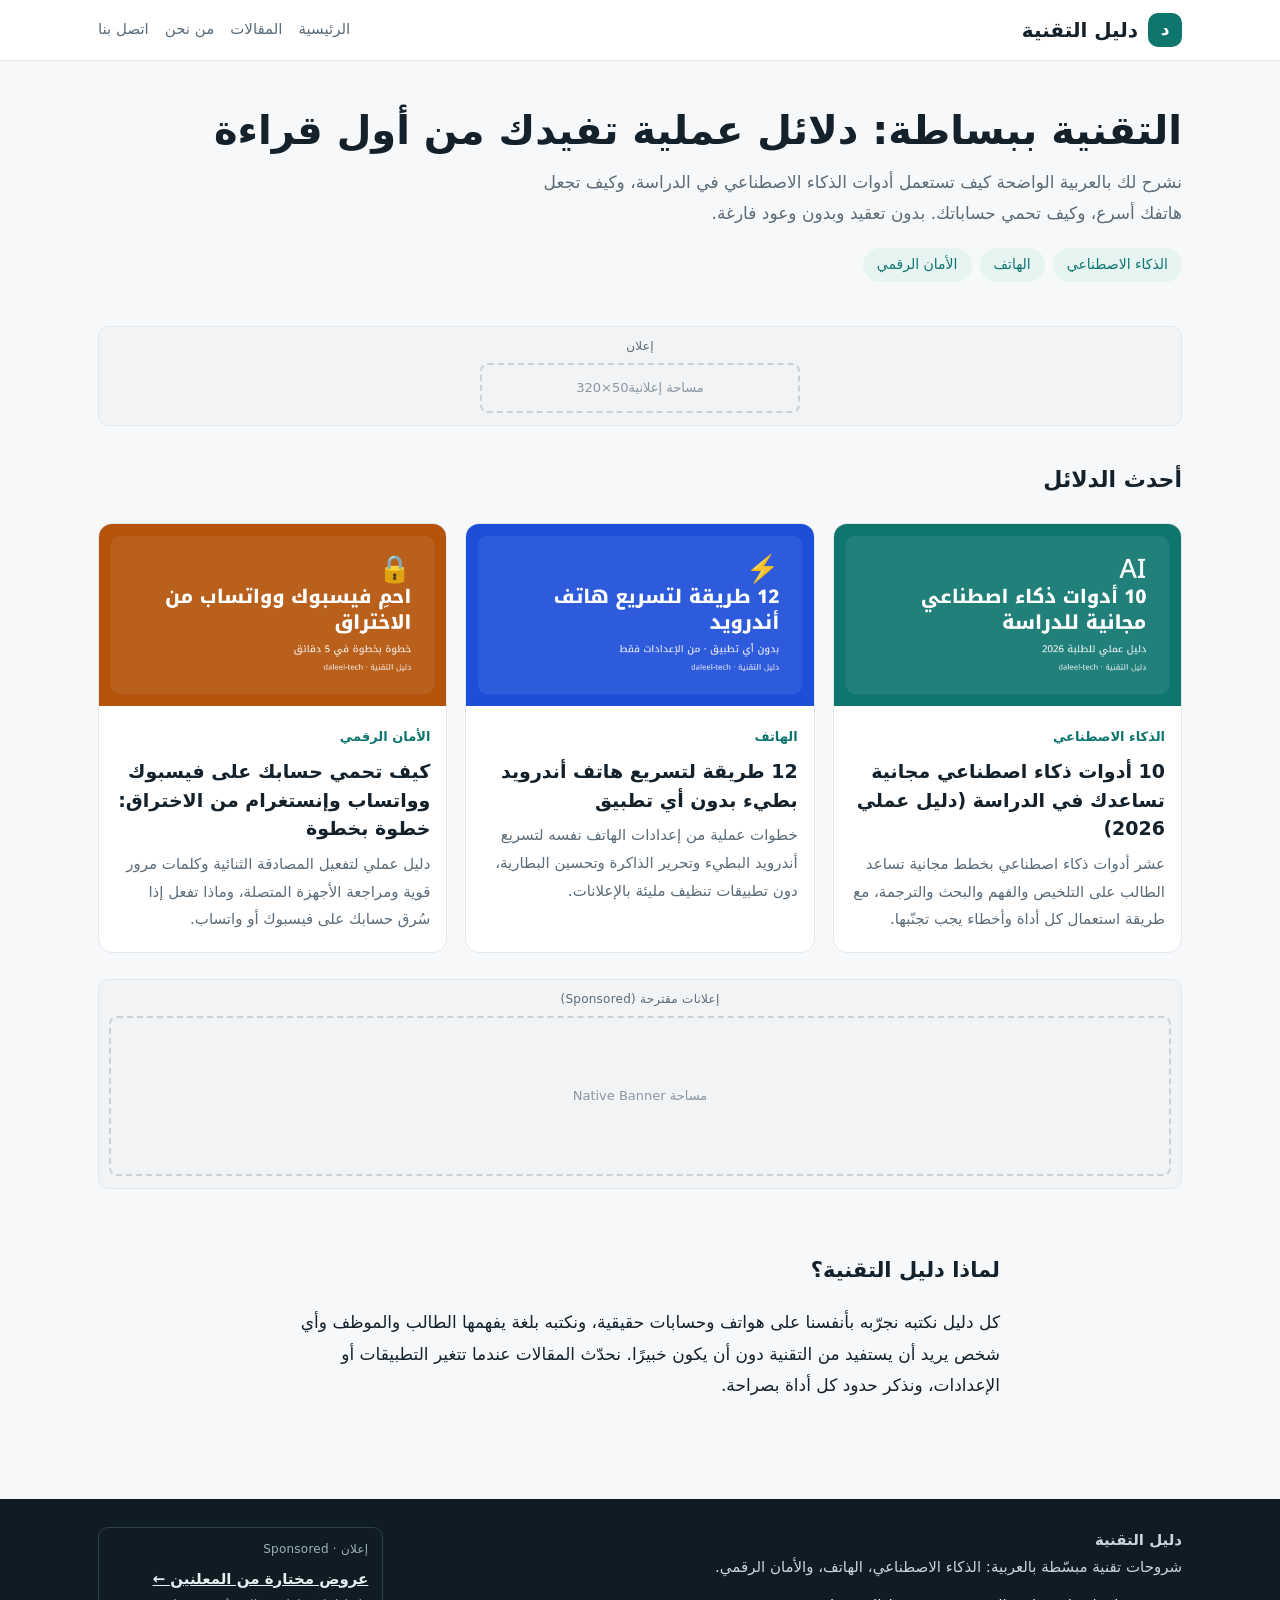
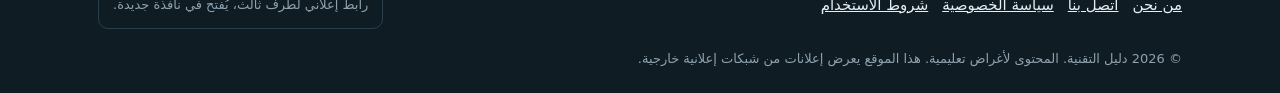
==== index.html @ 9063fe1c "Initial site" ====
<!doctype html>
<html lang="ar" dir="rtl">
<head>
<meta charset="utf-8">
<meta name="viewport" content="width=device-width, initial-scale=1">
<title>دليل التقنية</title>
<meta name="description" content="شروحات تقنية مبسّطة بالعربية: أدوات الذكاء الاصطناعي للطلبة، تسريع الهاتف، وحماية حساباتك من الاختراق. دلائل عملية خطوة بخطوة.">
<link rel="canonical" href="https://wynm.github.io/agenhq/">
<meta name="clickaine-site-verification" content="709ed04ee734618249673343497f9efe913c2e56a36bf6f0f1621eec25a7990650c125f450cc40283300e08aaccc5ca5718776c488bad1e20b3bd311ac6f8300" />
<meta name="robots" content="index, follow">
<meta name="theme-color" content="#0f766e">
<meta property="og:locale" content="ar_AR">
<meta property="og:site_name" content="دليل التقنية">
<meta property="og:type" content="website">
<meta property="og:title" content="دليل التقنية">
<meta property="og:description" content="شروحات تقنية مبسّطة بالعربية: أدوات الذكاء الاصطناعي للطلبة، تسريع الهاتف، وحماية حساباتك من الاختراق. دلائل عملية خطوة بخطوة.">
<meta property="og:url" content="https://wynm.github.io/agenhq/">
<meta property="og:image" content="https://wynm.github.io/agenhq/img/og-home.png">
<meta property="og:image:width" content="1200">
<meta property="og:image:height" content="630">
<meta name="twitter:card" content="summary_large_image">
<link rel="icon" href="img/favicon.svg" type="image/svg+xml">
<link rel="stylesheet" href="style.css">

<!-- ADSTERRA_HEAD_CODES: إلا عطاتك شي شبكة كود خاصو يتحط فـ head، حطو هنا -->
</head>
<body>
<header class="site-header"><div class="wrap">
  <a class="logo" href="index.html"><span class="logo-mark">د</span>دليل التقنية</a>
  <nav class="nav"><a href="index.html">الرئيسية</a><a class="hide-sm" href="index.html#articles">المقالات</a><a href="about.html">من نحن</a><a href="contact.html">اتصل بنا</a></nav>
</div></header>
<div class="wrap">
<section class="hero">
  <h1>التقنية ببساطة: دلائل عملية تفيدك من أول قراءة</h1>
  <p>نشرح لك بالعربية الواضحة كيف تستعمل أدوات الذكاء الاصطناعي في الدراسة، وكيف تجعل هاتفك أسرع، وكيف تحمي حساباتك. بدون تعقيد وبدون وعود فارغة.</p>
  <div class="chips"><a class="chip" href="ai-tools-students.html">الذكاء الاصطناعي</a><a class="chip" href="speed-up-android.html">الهاتف</a><a class="chip" href="protect-accounts.html">الأمان الرقمي</a></div>
</section>
<div class="ad-slot ad-320x50">
  <span class="ad-label">إعلان</span>
  <!-- ADSTERRA_BANNER_320x50: الصق هنا كود Banner 320x50 من Adsterra -->
  <!-- احذف السطر الموالي (ad-placeholder) بعد لصق الكود -->
  <div class="ad-placeholder">مساحة إعلانية <bdi dir="ltr">320×50</bdi></div>
</div>
<h2 class="section-title" id="articles">أحدث الدلائل</h2>
<div class="grid"><a class="card" href="ai-tools-students.html">
  <img src="img/og-ai-tools-students.png" alt="أدوات ذكاء اصطناعي مجانية للطلبة" loading="lazy" width="1200" height="630">
  <div class="body"><span class="tag">الذكاء الاصطناعي</span><h2>10 أدوات ذكاء اصطناعي مجانية تساعدك في الدراسة (دليل عملي 2026)</h2><p>عشر أدوات ذكاء اصطناعي بخطط مجانية تساعد الطالب على التلخيص والفهم والبحث والترجمة، مع طريقة استعمال كل أداة وأخطاء يجب تجنّبها.</p></div></a><a class="card" href="speed-up-android.html">
  <img src="img/og-speed-up-android.png" alt="تسريع هاتف أندرويد بدون تطبيقات" loading="lazy" width="1200" height="630">
  <div class="body"><span class="tag">الهاتف</span><h2>12 طريقة لتسريع هاتف أندرويد بطيء بدون أي تطبيق</h2><p>خطوات عملية من إعدادات الهاتف نفسه لتسريع أندرويد البطيء وتحرير الذاكرة وتحسين البطارية، دون تطبيقات تنظيف مليئة بالإعلانات.</p></div></a><a class="card" href="protect-accounts.html">
  <img src="img/og-protect-accounts.png" alt="حماية فيسبوك وواتساب من الاختراق" loading="lazy" width="1200" height="630">
  <div class="body"><span class="tag">الأمان الرقمي</span><h2>كيف تحمي حسابك على فيسبوك وواتساب وإنستغرام من الاختراق: خطوة بخطوة</h2><p>دليل عملي لتفعيل المصادقة الثنائية وكلمات مرور قوية ومراجعة الأجهزة المتصلة، وماذا تفعل إذا سُرق حسابك على فيسبوك أو واتساب.</p></div></a></div>
<div class="ad-slot ad-native">
  <span class="ad-label">إعلانات مقترحة (Sponsored)</span>
  <!-- ADSTERRA_NATIVE_BANNER: الصق هنا كود Native Banner من Adsterra (السكريبت + div) -->
  <!-- احذف السطر الموالي (ad-placeholder) بعد لصق الكود -->
  <div class="ad-placeholder">مساحة Native Banner</div>
</div>
<section class="page" style="padding-top:10px">
  <h2>لماذا دليل التقنية؟</h2>
  <p>كل دليل نكتبه نجرّبه بأنفسنا على هواتف وحسابات حقيقية، ونكتبه بلغة يفهمها الطالب والموظف وأي شخص يريد أن يستفيد من التقنية دون أن يكون خبيرًا. نحدّث المقالات عندما تتغير التطبيقات أو الإعدادات، ونذكر حدود كل أداة بصراحة.</p>
</section>
</div>
<footer class="site-footer"><div class="wrap">
  <div class="foot-grid">
    <div><strong>دليل التقنية</strong><br>شروحات تقنية مبسّطة بالعربية: الذكاء الاصطناعي، الهاتف، والأمان الرقمي.
      <div class="foot-links" style="margin-top:10px"><a href="about.html">من نحن</a><a href="contact.html">اتصل بنا</a><a href="privacy.html">سياسة الخصوصية</a><a href="terms.html">شروط الاستخدام</a></div></div>
    <div class="sponsored-box">
      <span class="ad-label">إعلان · Sponsored</span>
      <!-- HILLTOPADS_DIRECTLINK: رابط إعلاني اختياري وواضح. لا تغيّر النص لشيء مضلل ولا تحوّلو لزر "تحميل". -->
      <a href="https://motionless-bus.com/OZwdbp" target="_blank" rel="sponsored nofollow noopener">عروض مختارة من المعلنين ←</a>
      <div style="font-size:13px;color:#8fa1ad">رابط إعلاني لطرف ثالث، يُفتح في نافذة جديدة.</div>
    </div>
  </div>
  <div class="copy">© 2026 دليل التقنية. المحتوى لأغراض تعليمية. هذا الموقع يعرض إعلانات من شبكات إعلانية خارجية.</div>
</div></footer>

<!-- ADSTERRA_SOCIAL_BAR: الصق هنا كود Social Bar (سكريبت واحد فقط).
     لا تضف معه In-Page Push ديال Clickaine فنفس الصفحة. -->
<!-- ADSTERRA_POPUNDER (اختياري، معطّل): لا تفعّله إذا كان الزوار جايين من فيسبوك/إنستغرام.
     سياسة Meta كتعتبر pop-ups/unders واجهة مضللة وتقدر تبلوكي روابط الدومين ديالك. -->
<script>
document.querySelectorAll('.cp').forEach(function(b){b.addEventListener('click',function(){
  navigator.clipboard&&navigator.clipboard.writeText(location.href).then(function(){b.textContent='تم نسخ الرابط ✓'});});});
</script>
</body></html>
---- style.css ----
:root{
  --bg:#f7f8fa;--card:#ffffff;--ink:#14212b;--muted:#5b6b78;--line:#e3e8ee;
  --accent:#0f766e;--accent-ink:#ffffff;--accent-soft:#e6f4f2;--warn:#fff7e6;--warn-line:#f2d39b;
  --ad-bg:#f1f3f5;--radius:14px;--max:1120px;--read:720px;
}
*{box-sizing:border-box}
html{-webkit-text-size-adjust:100%}
body{margin:0;background:var(--bg);color:var(--ink);font:17px/1.85 "Segoe UI","Noto Sans Arabic","Noto Naskh Arabic",Tahoma,system-ui,-apple-system,sans-serif}
a{color:var(--accent)}
img{max-width:100%;height:auto}
.wrap{max-width:var(--max);margin:0 auto;padding:0 18px}
/* header */
.site-header{background:var(--card);border-bottom:1px solid var(--line);position:sticky;top:0;z-index:10}
.site-header .wrap{display:flex;align-items:center;justify-content:space-between;gap:12px;min-height:60px}
.logo{display:flex;align-items:center;gap:10px;text-decoration:none;color:var(--ink);font-weight:800;font-size:20px}
.logo-mark{width:34px;height:34px;border-radius:10px;background:var(--accent);color:var(--accent-ink);display:grid;place-items:center;font-size:17px}
.nav{display:flex;gap:16px;flex-wrap:wrap}
.nav a{color:var(--muted);text-decoration:none;font-size:15px}
.nav a:hover{color:var(--accent)}
@media (max-width:640px){.nav a.hide-sm{display:none}}
/* ad slots: always labelled, always separated from content */
.ad-slot{margin:26px auto;padding:8px 10px 12px;background:var(--ad-bg);border:1px solid var(--line);border-radius:10px;text-align:center;max-width:100%;overflow:hidden;clear:both}
.ad-label{display:block;font-size:12px;color:var(--muted);margin-bottom:6px;letter-spacing:.02em}
.ad-placeholder{display:flex;align-items:center;justify-content:center;margin:0 auto;border:2px dashed #c9d1d9;border-radius:8px;color:#8a97a3;font-size:13px;max-width:100%}
.ad-320x50 .ad-placeholder{width:320px;height:50px}
.ad-300x250 .ad-placeholder{width:300px;height:250px}
.ad-native .ad-placeholder{width:100%;height:160px}
.ad-sidebar .ad-placeholder{width:300px;height:250px}
/* hero */
.hero{padding:42px 0 18px}
.hero h1{font-size:clamp(26px,5vw,40px);line-height:1.35;margin:0 0 10px;text-wrap:balance}
.hero p{color:var(--muted);margin:0;max-width:60ch}
.chips{display:flex;gap:8px;flex-wrap:wrap;margin-top:18px}
.chip{background:var(--accent-soft);color:var(--accent);border-radius:999px;padding:4px 14px;font-size:14px;text-decoration:none}
/* cards */
.grid{display:grid;grid-template-columns:repeat(auto-fill,minmax(280px,1fr));gap:18px;margin:22px 0}
.card{background:var(--card);border:1px solid var(--line);border-radius:var(--radius);overflow:hidden;display:flex;flex-direction:column;text-decoration:none;color:inherit;transition:transform .15s}
.card:hover{transform:translateY(-2px)}
.card img{aspect-ratio:1200/630;object-fit:cover;width:100%;display:block;background:var(--accent-soft)}
.card .body{padding:14px 16px 18px}
.card h2,.card h3{font-size:19px;line-height:1.5;margin:6px 0 8px}
.card p{color:var(--muted);font-size:15px;margin:0}
.tag{font-size:13px;color:var(--accent);font-weight:700}
.section-title{font-size:22px;margin:34px 0 4px}
/* article layout */
.layout{display:grid;grid-template-columns:minmax(0,var(--read)) 300px;gap:36px;justify-content:center;padding:26px 0 40px}
@media (max-width:980px){.layout{grid-template-columns:minmax(0,1fr)}.sidebar{display:none}}
.crumbs{font-size:14px;color:var(--muted);margin-bottom:8px}
.crumbs a{color:var(--muted)}
article h1{font-size:clamp(25px,4.6vw,36px);line-height:1.4;margin:6px 0 10px;text-wrap:balance}
.meta{color:var(--muted);font-size:14px;margin-bottom:18px}
article .cover{border-radius:var(--radius);margin:0 0 18px;aspect-ratio:1200/630;width:100%;object-fit:cover}
article h2{font-size:23px;line-height:1.5;margin:34px 0 8px;text-wrap:balance}
article h3{font-size:19px;margin:24px 0 6px}
article p,article li{max-width:68ch}
.lead{font-size:19px;color:#2c3b47}
.note{background:var(--warn);border:1px solid var(--warn-line);border-radius:10px;padding:12px 16px;margin:20px 0;font-size:16px}
.outro{border-top:1px solid var(--line);padding-top:16px;margin-top:30px;font-weight:600}
table{width:100%;border-collapse:collapse;margin:16px 0;font-size:15px;background:var(--card);display:block;overflow-x:auto}
th,td{border:1px solid var(--line);padding:9px 12px;text-align:right;vertical-align:top}
th{background:var(--accent-soft)}
.share{display:flex;gap:10px;flex-wrap:wrap;margin:26px 0}
.share a{padding:9px 16px;border-radius:999px;text-decoration:none;font-size:15px;color:#fff}
.share .fb{background:#1877f2}.share .wa{background:#128c4a}.share .cp{background:#3b4a56;border:0;color:#fff;font:inherit;font-size:15px;padding:9px 16px;border-radius:999px;cursor:pointer}
.sidebar .box{background:var(--card);border:1px solid var(--line);border-radius:var(--radius);padding:14px 16px;margin-bottom:18px;position:sticky;top:80px}
.sidebar h3{font-size:16px;margin:0 0 8px}
.sidebar ul{margin:0;padding:0 18px 0 0}
.sidebar li{margin:6px 0;font-size:15px}
/* plain pages */
.page{max-width:var(--read);margin:0 auto;padding:30px 0 50px}
.page h1{font-size:30px;margin:0 0 12px}
.page h2{font-size:21px;margin:26px 0 6px}
/* footer */
.site-footer{background:#0f1c24;color:#c9d4dc;margin-top:30px;padding:28px 0 22px;font-size:15px}
.site-footer a{color:#e6eef3}
.foot-grid{display:flex;flex-wrap:wrap;gap:22px;justify-content:space-between;align-items:flex-start}
.foot-links{display:flex;gap:14px;flex-wrap:wrap}
.sponsored-box{border:1px solid #2c3f4c;border-radius:10px;padding:10px 14px;max-width:340px}
.sponsored-box .ad-label{color:#9fb0bc}
.sponsored-box a{font-weight:700}
.copy{margin-top:18px;color:#8fa1ad;font-size:13px}
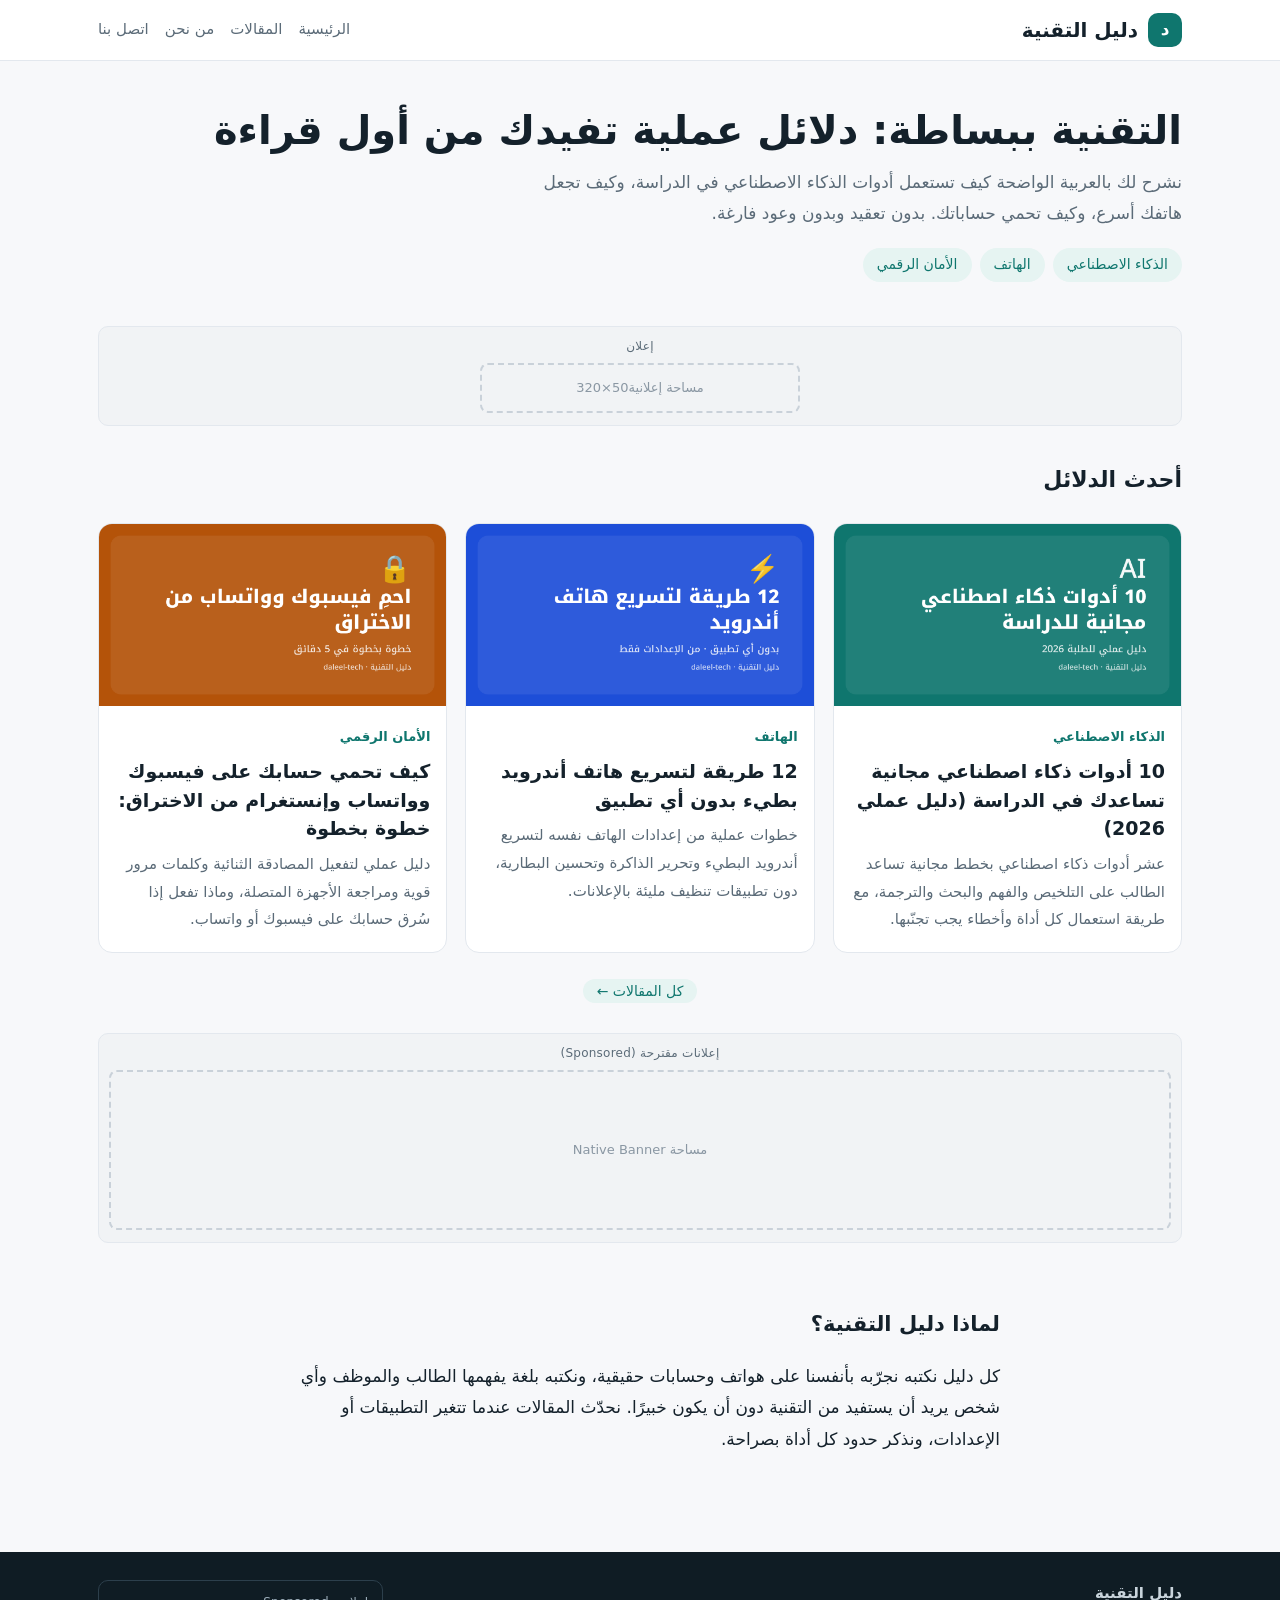
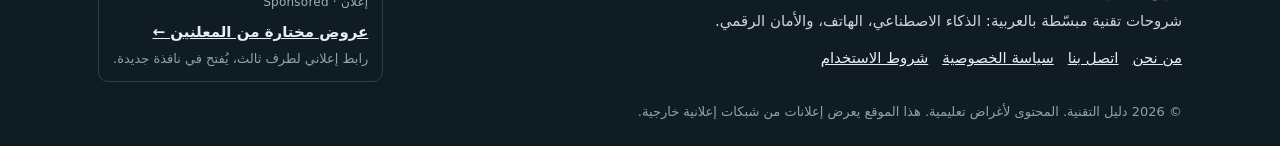
==== commit f619ca68: "Add scheduled Gemini auto-publisher (automation/ + workflow), articles.html, feed.xml" ====
--- a/index.html
+++ b/index.html
@@ -22,6 +22,7 @@
 <link rel="icon" href="img/favicon.svg" type="image/svg+xml">
 <link rel="stylesheet" href="style.css">
 
+<link rel="alternate" type="application/rss+xml" title="دليل التقنية" href="feed.xml">
 <!-- ADSTERRA_HEAD_CODES: إلا عطاتك شي شبكة كود خاصو يتحط فـ head، حطو هنا -->
 </head>
 <body>
@@ -42,13 +43,14 @@
   <div class="ad-placeholder">مساحة إعلانية <bdi dir="ltr">320×50</bdi></div>
 </div>
 <h2 class="section-title" id="articles">أحدث الدلائل</h2>
-<div class="grid"><a class="card" href="ai-tools-students.html">
+<div class="grid"><!-- AUTO:ARTICLES:START --><a class="card" href="ai-tools-students.html">
   <img src="img/og-ai-tools-students.png" alt="أدوات ذكاء اصطناعي مجانية للطلبة" loading="lazy" width="1200" height="630">
   <div class="body"><span class="tag">الذكاء الاصطناعي</span><h2>10 أدوات ذكاء اصطناعي مجانية تساعدك في الدراسة (دليل عملي 2026)</h2><p>عشر أدوات ذكاء اصطناعي بخطط مجانية تساعد الطالب على التلخيص والفهم والبحث والترجمة، مع طريقة استعمال كل أداة وأخطاء يجب تجنّبها.</p></div></a><a class="card" href="speed-up-android.html">
   <img src="img/og-speed-up-android.png" alt="تسريع هاتف أندرويد بدون تطبيقات" loading="lazy" width="1200" height="630">
   <div class="body"><span class="tag">الهاتف</span><h2>12 طريقة لتسريع هاتف أندرويد بطيء بدون أي تطبيق</h2><p>خطوات عملية من إعدادات الهاتف نفسه لتسريع أندرويد البطيء وتحرير الذاكرة وتحسين البطارية، دون تطبيقات تنظيف مليئة بالإعلانات.</p></div></a><a class="card" href="protect-accounts.html">
   <img src="img/og-protect-accounts.png" alt="حماية فيسبوك وواتساب من الاختراق" loading="lazy" width="1200" height="630">
-  <div class="body"><span class="tag">الأمان الرقمي</span><h2>كيف تحمي حسابك على فيسبوك وواتساب وإنستغرام من الاختراق: خطوة بخطوة</h2><p>دليل عملي لتفعيل المصادقة الثنائية وكلمات مرور قوية ومراجعة الأجهزة المتصلة، وماذا تفعل إذا سُرق حسابك على فيسبوك أو واتساب.</p></div></a></div>
+  <div class="body"><span class="tag">الأمان الرقمي</span><h2>كيف تحمي حسابك على فيسبوك وواتساب وإنستغرام من الاختراق: خطوة بخطوة</h2><p>دليل عملي لتفعيل المصادقة الثنائية وكلمات مرور قوية ومراجعة الأجهزة المتصلة، وماذا تفعل إذا سُرق حسابك على فيسبوك أو واتساب.</p></div></a><!-- AUTO:ARTICLES:END --></div>
+<p style="text-align:center;margin:18px 0"><a class="chip" href="articles.html">كل المقالات ←</a></p>
 <div class="ad-slot ad-native">
   <span class="ad-label">إعلانات مقترحة (Sponsored)</span>
   <!-- ADSTERRA_NATIVE_BANNER: الصق هنا كود Native Banner من Adsterra (السكريبت + div) -->
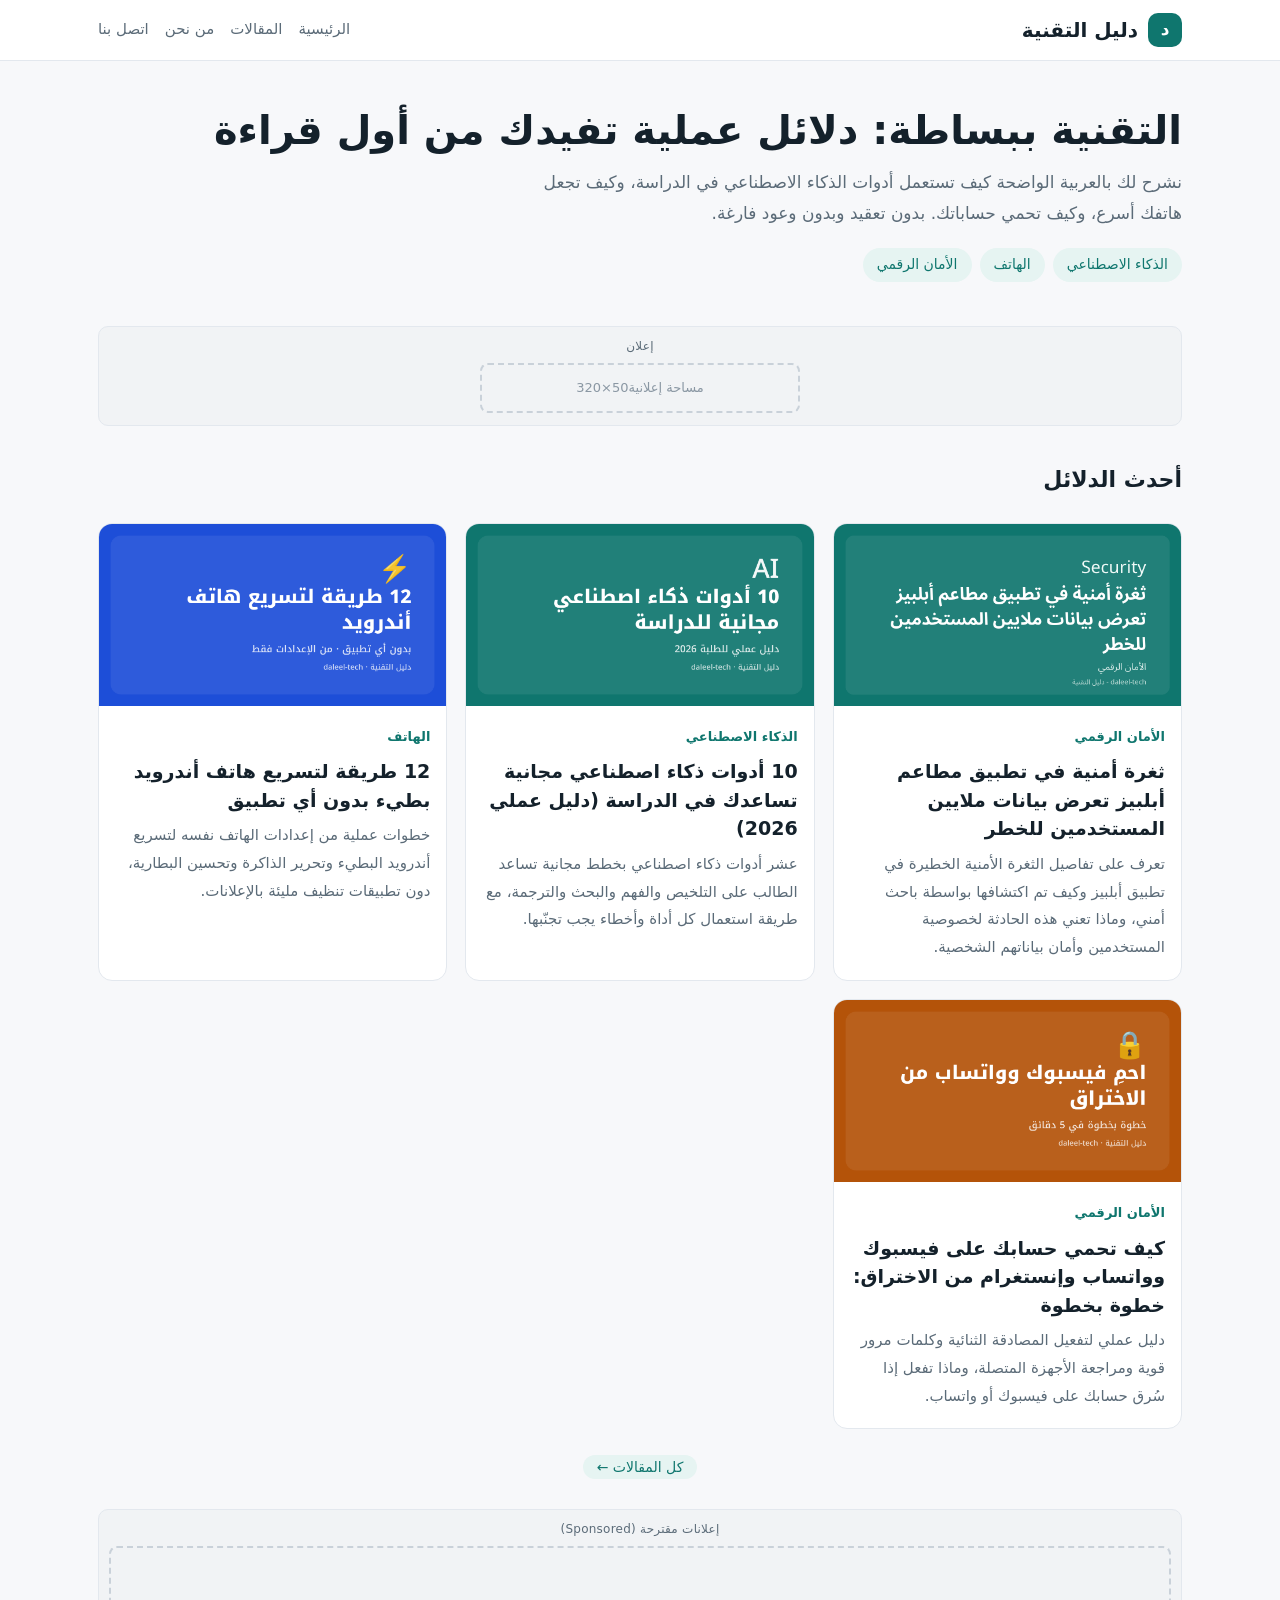
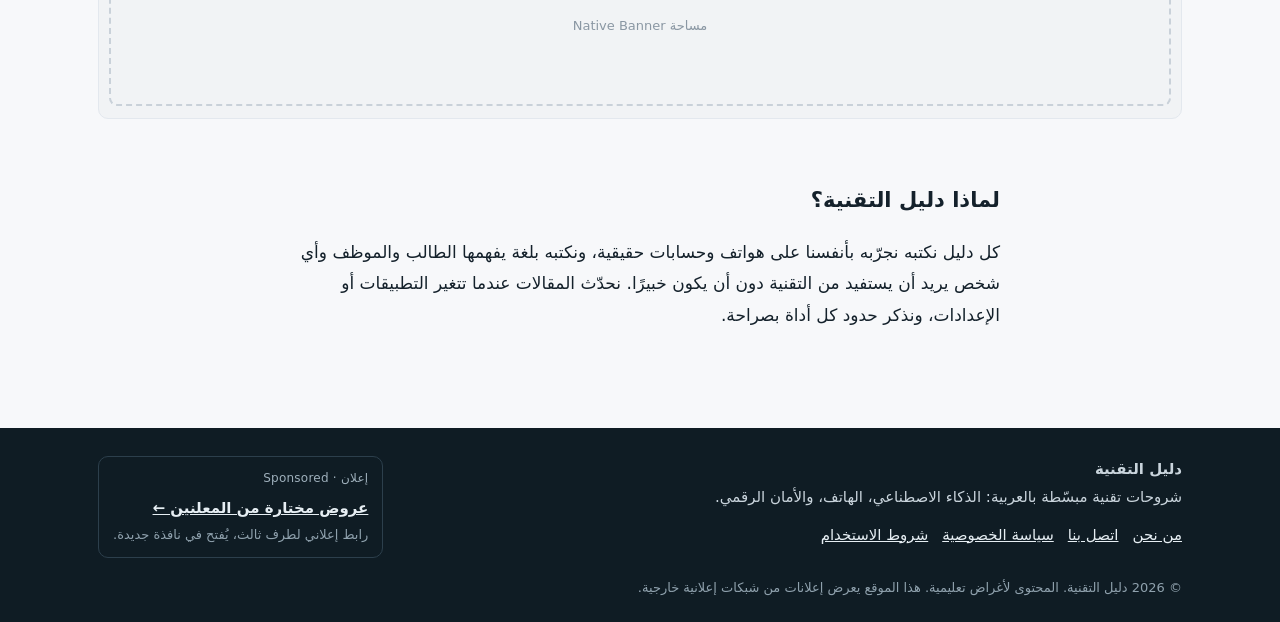
==== commit 0186798d: "Auto-publish: applebees-app-security-flaw-data-exposure" ====
--- a/index.html
+++ b/index.html
@@ -6,7 +6,7 @@
 <title>دليل التقنية</title>
 <meta name="description" content="شروحات تقنية مبسّطة بالعربية: أدوات الذكاء الاصطناعي للطلبة، تسريع الهاتف، وحماية حساباتك من الاختراق. دلائل عملية خطوة بخطوة.">
 <link rel="canonical" href="https://wynm.github.io/agenhq/">
-<meta name="clickaine-site-verification" content="709ed04ee734618249673343497f9efe913c2e56a36bf6f0f1621eec25a7990650c125f450cc40283300e08aaccc5ca5718776c488bad1e20b3bd311ac6f8300" />
+<meta name="clickaine-site-verification" content="f5ba98b6756eb503f321cc8fbdf05f2835de8df2d45303060dd83e6c0fe429079fd2e927cec5ce80ad86c2e3172e13b832f202ecb557f3a18af8d8fcc2b6a148" />
 <meta name="robots" content="index, follow">
 <meta name="theme-color" content="#0f766e">
 <meta property="og:locale" content="ar_AR">
@@ -43,7 +43,9 @@
   <div class="ad-placeholder">مساحة إعلانية <bdi dir="ltr">320×50</bdi></div>
 </div>
 <h2 class="section-title" id="articles">أحدث الدلائل</h2>
-<div class="grid"><!-- AUTO:ARTICLES:START --><a class="card" href="ai-tools-students.html">
+<div class="grid"><!-- AUTO:ARTICLES:START --><a class="card" href="applebees-app-security-flaw-data-exposure.html">
+  <img src="img/og-applebees-app-security-flaw-data-exposure.png" alt="ثغرة في تطبيق أبلبيز" loading="lazy" width="1200" height="630">
+  <div class="body"><span class="tag">الأمان الرقمي</span><h2>ثغرة أمنية في تطبيق مطاعم أبلبيز تعرض بيانات ملايين المستخدمين للخطر</h2><p>تعرف على تفاصيل الثغرة الأمنية الخطيرة في تطبيق أبلبيز وكيف تم اكتشافها بواسطة باحث أمني، وماذا تعني هذه الحادثة لخصوصية المستخدمين وأمان بياناتهم الشخصية.</p></div></a><a class="card" href="ai-tools-students.html">
   <img src="img/og-ai-tools-students.png" alt="أدوات ذكاء اصطناعي مجانية للطلبة" loading="lazy" width="1200" height="630">
   <div class="body"><span class="tag">الذكاء الاصطناعي</span><h2>10 أدوات ذكاء اصطناعي مجانية تساعدك في الدراسة (دليل عملي 2026)</h2><p>عشر أدوات ذكاء اصطناعي بخطط مجانية تساعد الطالب على التلخيص والفهم والبحث والترجمة، مع طريقة استعمال كل أداة وأخطاء يجب تجنّبها.</p></div></a><a class="card" href="speed-up-android.html">
   <img src="img/og-speed-up-android.png" alt="تسريع هاتف أندرويد بدون تطبيقات" loading="lazy" width="1200" height="630">
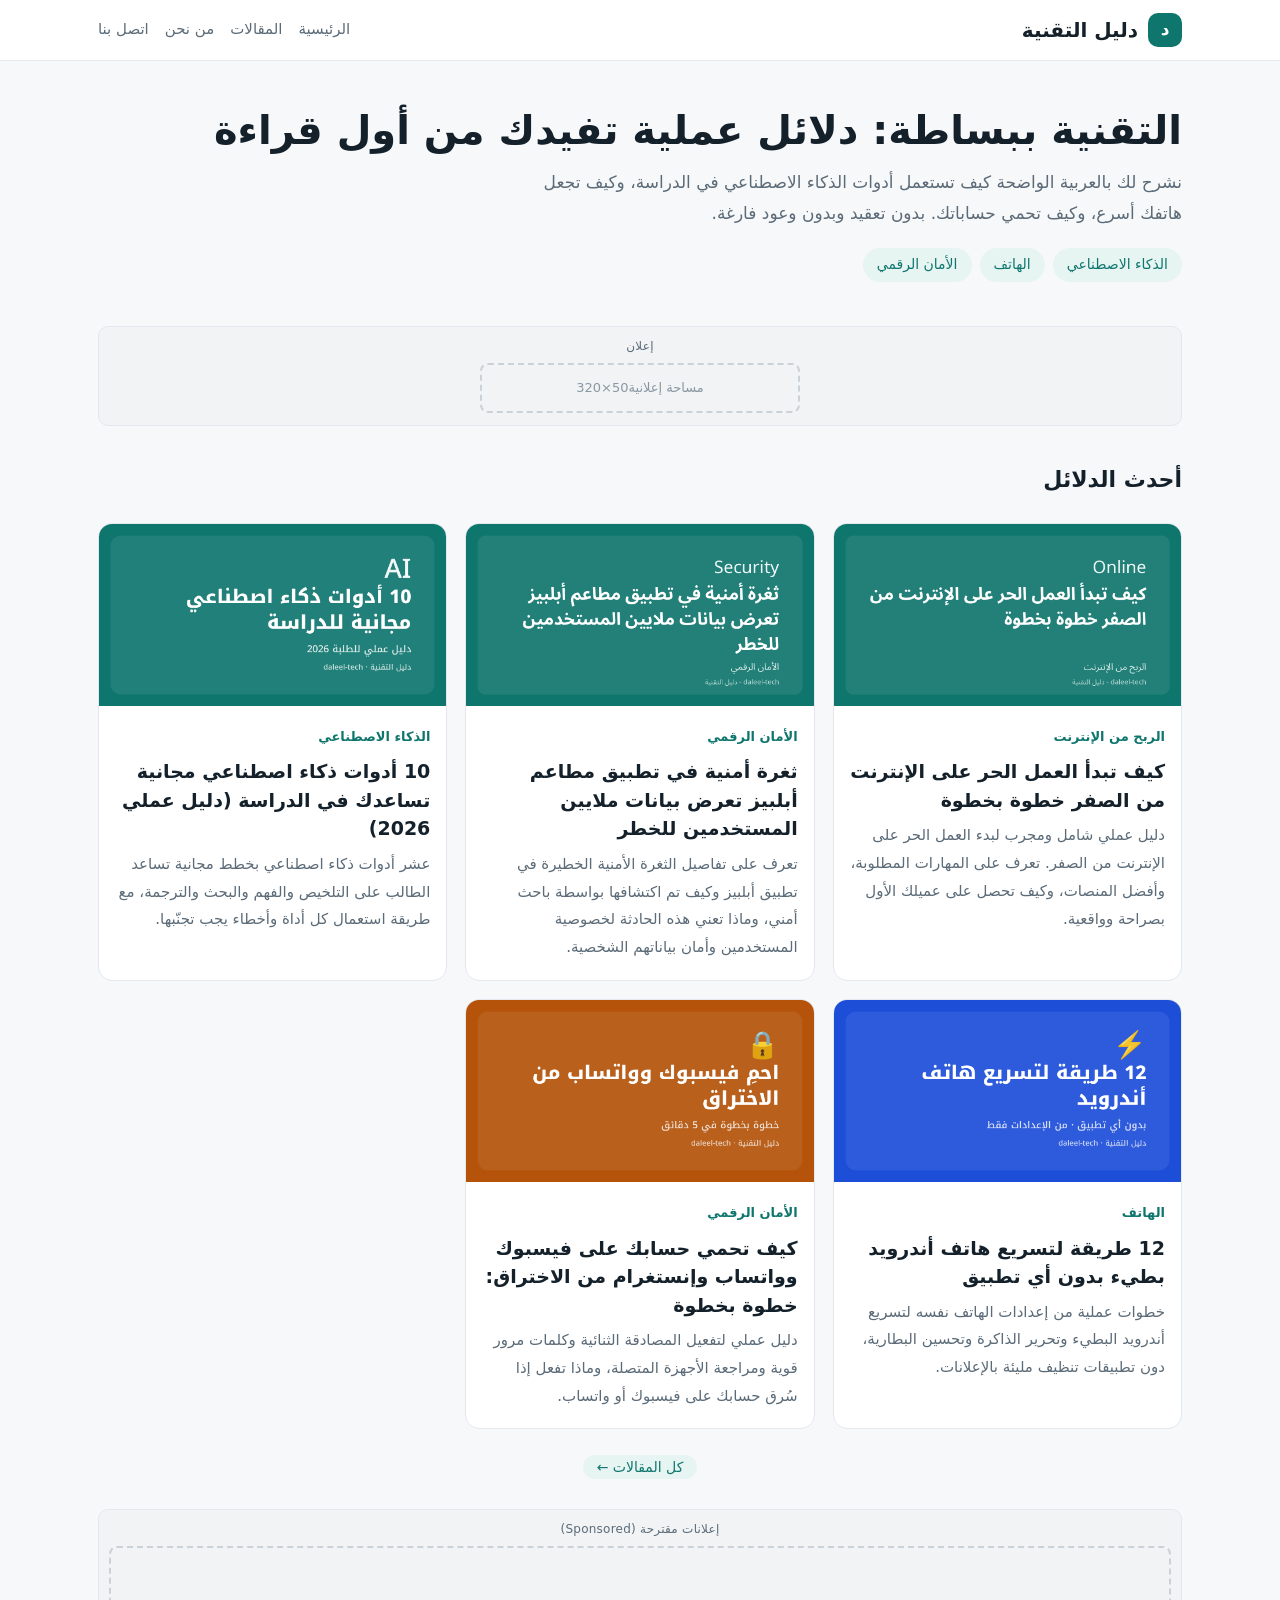
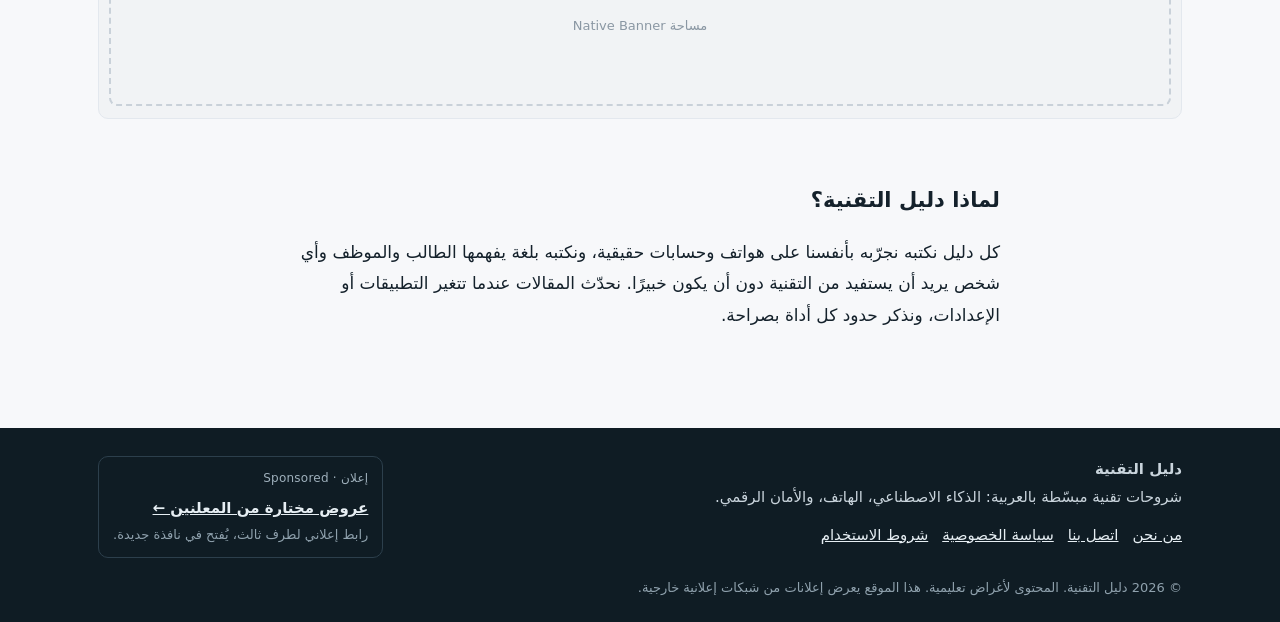
==== commit 99970c3b: "Auto-publish: how-to-start-freelancing-from-scratch" ====
--- a/index.html
+++ b/index.html
@@ -43,7 +43,9 @@
   <div class="ad-placeholder">مساحة إعلانية <bdi dir="ltr">320×50</bdi></div>
 </div>
 <h2 class="section-title" id="articles">أحدث الدلائل</h2>
-<div class="grid"><!-- AUTO:ARTICLES:START --><a class="card" href="applebees-app-security-flaw-data-exposure.html">
+<div class="grid"><!-- AUTO:ARTICLES:START --><a class="card" href="how-to-start-freelancing-from-scratch.html">
+  <img src="img/og-how-to-start-freelancing-from-scratch.png" alt="دليل العمل الحر للمبتدئين" loading="lazy" width="1200" height="630">
+  <div class="body"><span class="tag">الربح من الإنترنت</span><h2>كيف تبدأ العمل الحر على الإنترنت من الصفر خطوة بخطوة</h2><p>دليل عملي شامل ومجرب لبدء العمل الحر على الإنترنت من الصفر. تعرف على المهارات المطلوبة، وأفضل المنصات، وكيف تحصل على عميلك الأول بصراحة وواقعية.</p></div></a><a class="card" href="applebees-app-security-flaw-data-exposure.html">
   <img src="img/og-applebees-app-security-flaw-data-exposure.png" alt="ثغرة في تطبيق أبلبيز" loading="lazy" width="1200" height="630">
   <div class="body"><span class="tag">الأمان الرقمي</span><h2>ثغرة أمنية في تطبيق مطاعم أبلبيز تعرض بيانات ملايين المستخدمين للخطر</h2><p>تعرف على تفاصيل الثغرة الأمنية الخطيرة في تطبيق أبلبيز وكيف تم اكتشافها بواسطة باحث أمني، وماذا تعني هذه الحادثة لخصوصية المستخدمين وأمان بياناتهم الشخصية.</p></div></a><a class="card" href="ai-tools-students.html">
   <img src="img/og-ai-tools-students.png" alt="أدوات ذكاء اصطناعي مجانية للطلبة" loading="lazy" width="1200" height="630">
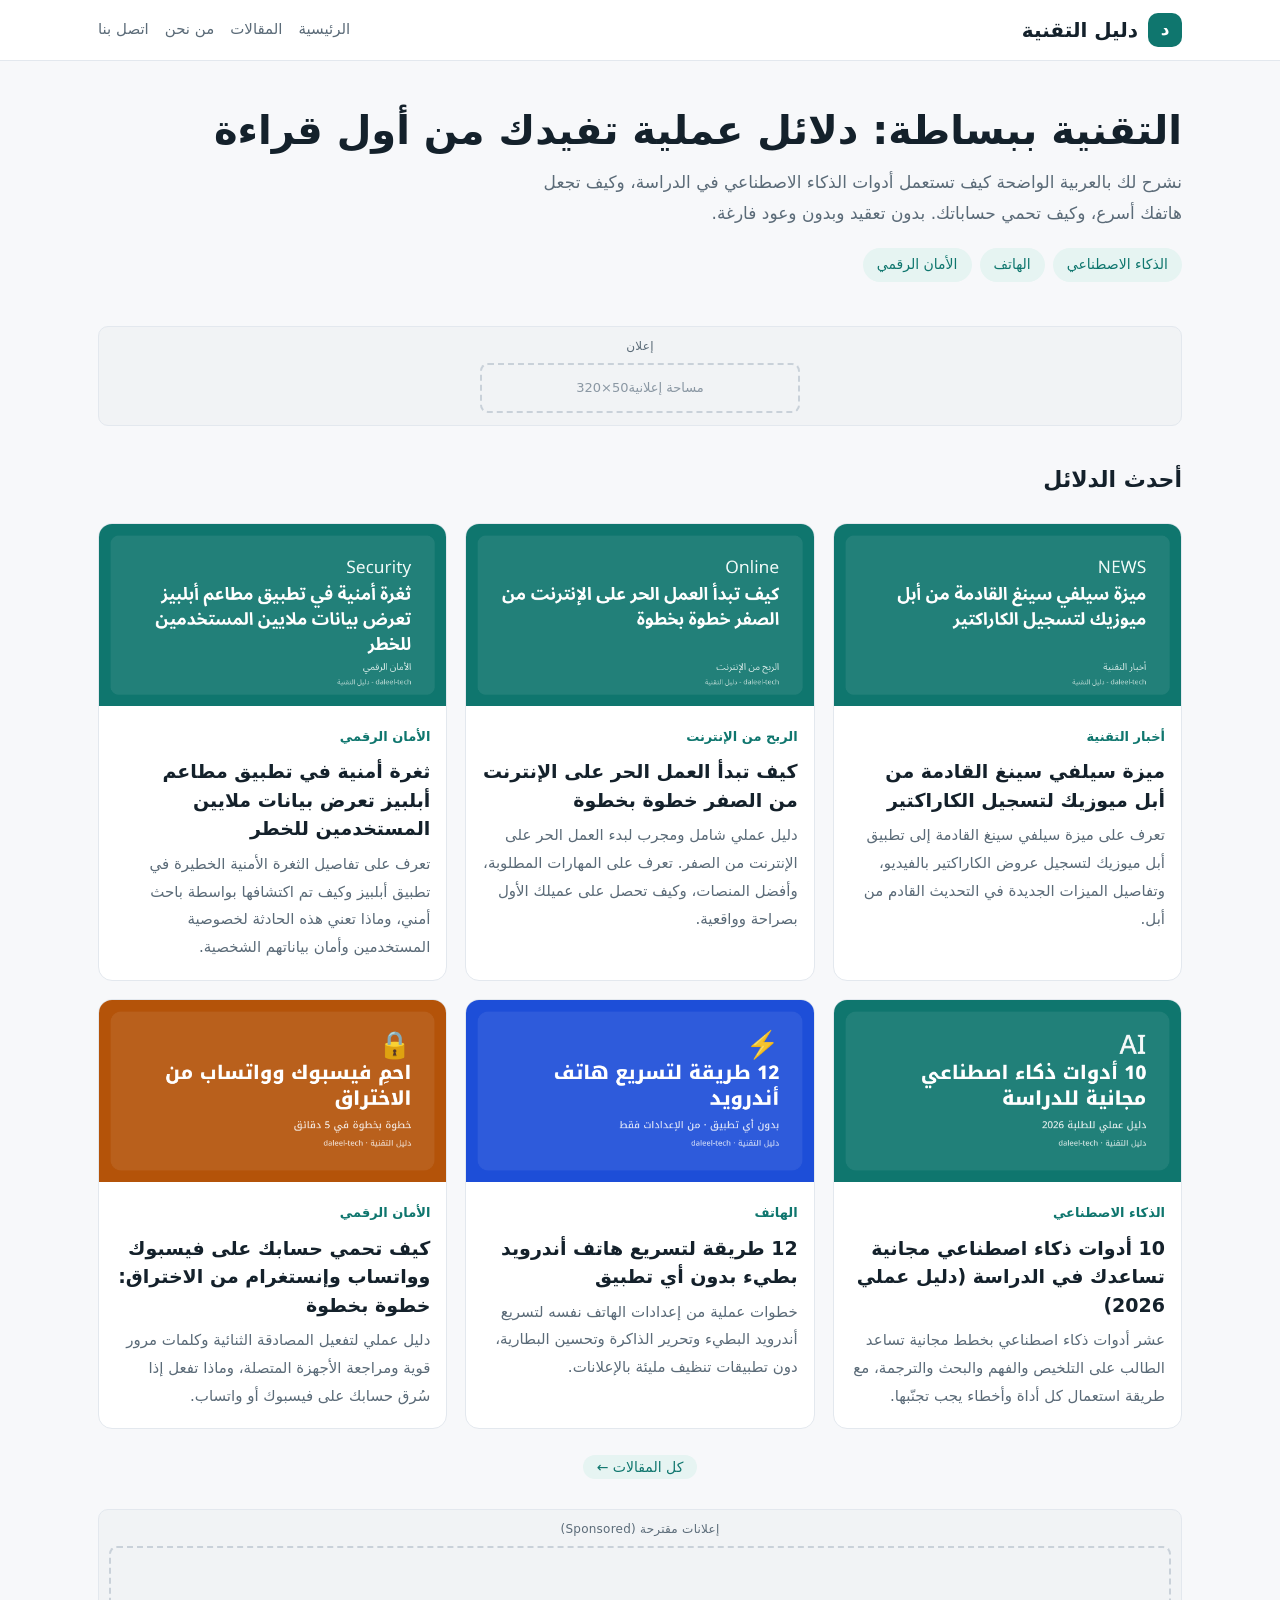
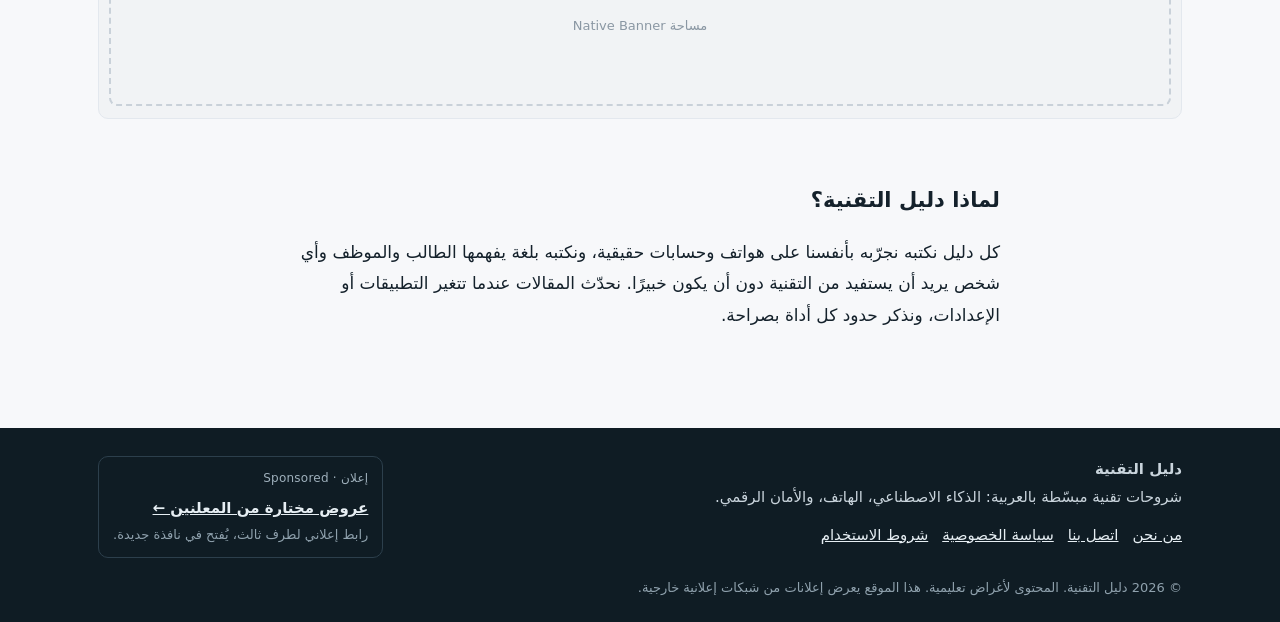
==== commit ef1f2aac: "Auto-publish: apple-music-selfie-sing-feature" ====
--- a/index.html
+++ b/index.html
@@ -43,7 +43,9 @@
   <div class="ad-placeholder">مساحة إعلانية <bdi dir="ltr">320×50</bdi></div>
 </div>
 <h2 class="section-title" id="articles">أحدث الدلائل</h2>
-<div class="grid"><!-- AUTO:ARTICLES:START --><a class="card" href="how-to-start-freelancing-from-scratch.html">
+<div class="grid"><!-- AUTO:ARTICLES:START --><a class="card" href="apple-music-selfie-sing-feature.html">
+  <img src="img/og-apple-music-selfie-sing-feature.png" alt="ميزة سيلفي سينغ في أبل ميوزيك" loading="lazy" width="1200" height="630">
+  <div class="body"><span class="tag">أخبار التقنية</span><h2>ميزة سيلفي سينغ القادمة من أبل ميوزيك لتسجيل الكاراكتير</h2><p>تعرف على ميزة سيلفي سينغ القادمة إلى تطبيق أبل ميوزيك لتسجيل عروض الكاراكتير بالفيديو، وتفاصيل الميزات الجديدة في التحديث القادم من أبل.</p></div></a><a class="card" href="how-to-start-freelancing-from-scratch.html">
   <img src="img/og-how-to-start-freelancing-from-scratch.png" alt="دليل العمل الحر للمبتدئين" loading="lazy" width="1200" height="630">
   <div class="body"><span class="tag">الربح من الإنترنت</span><h2>كيف تبدأ العمل الحر على الإنترنت من الصفر خطوة بخطوة</h2><p>دليل عملي شامل ومجرب لبدء العمل الحر على الإنترنت من الصفر. تعرف على المهارات المطلوبة، وأفضل المنصات، وكيف تحصل على عميلك الأول بصراحة وواقعية.</p></div></a><a class="card" href="applebees-app-security-flaw-data-exposure.html">
   <img src="img/og-applebees-app-security-flaw-data-exposure.png" alt="ثغرة في تطبيق أبلبيز" loading="lazy" width="1200" height="630">
